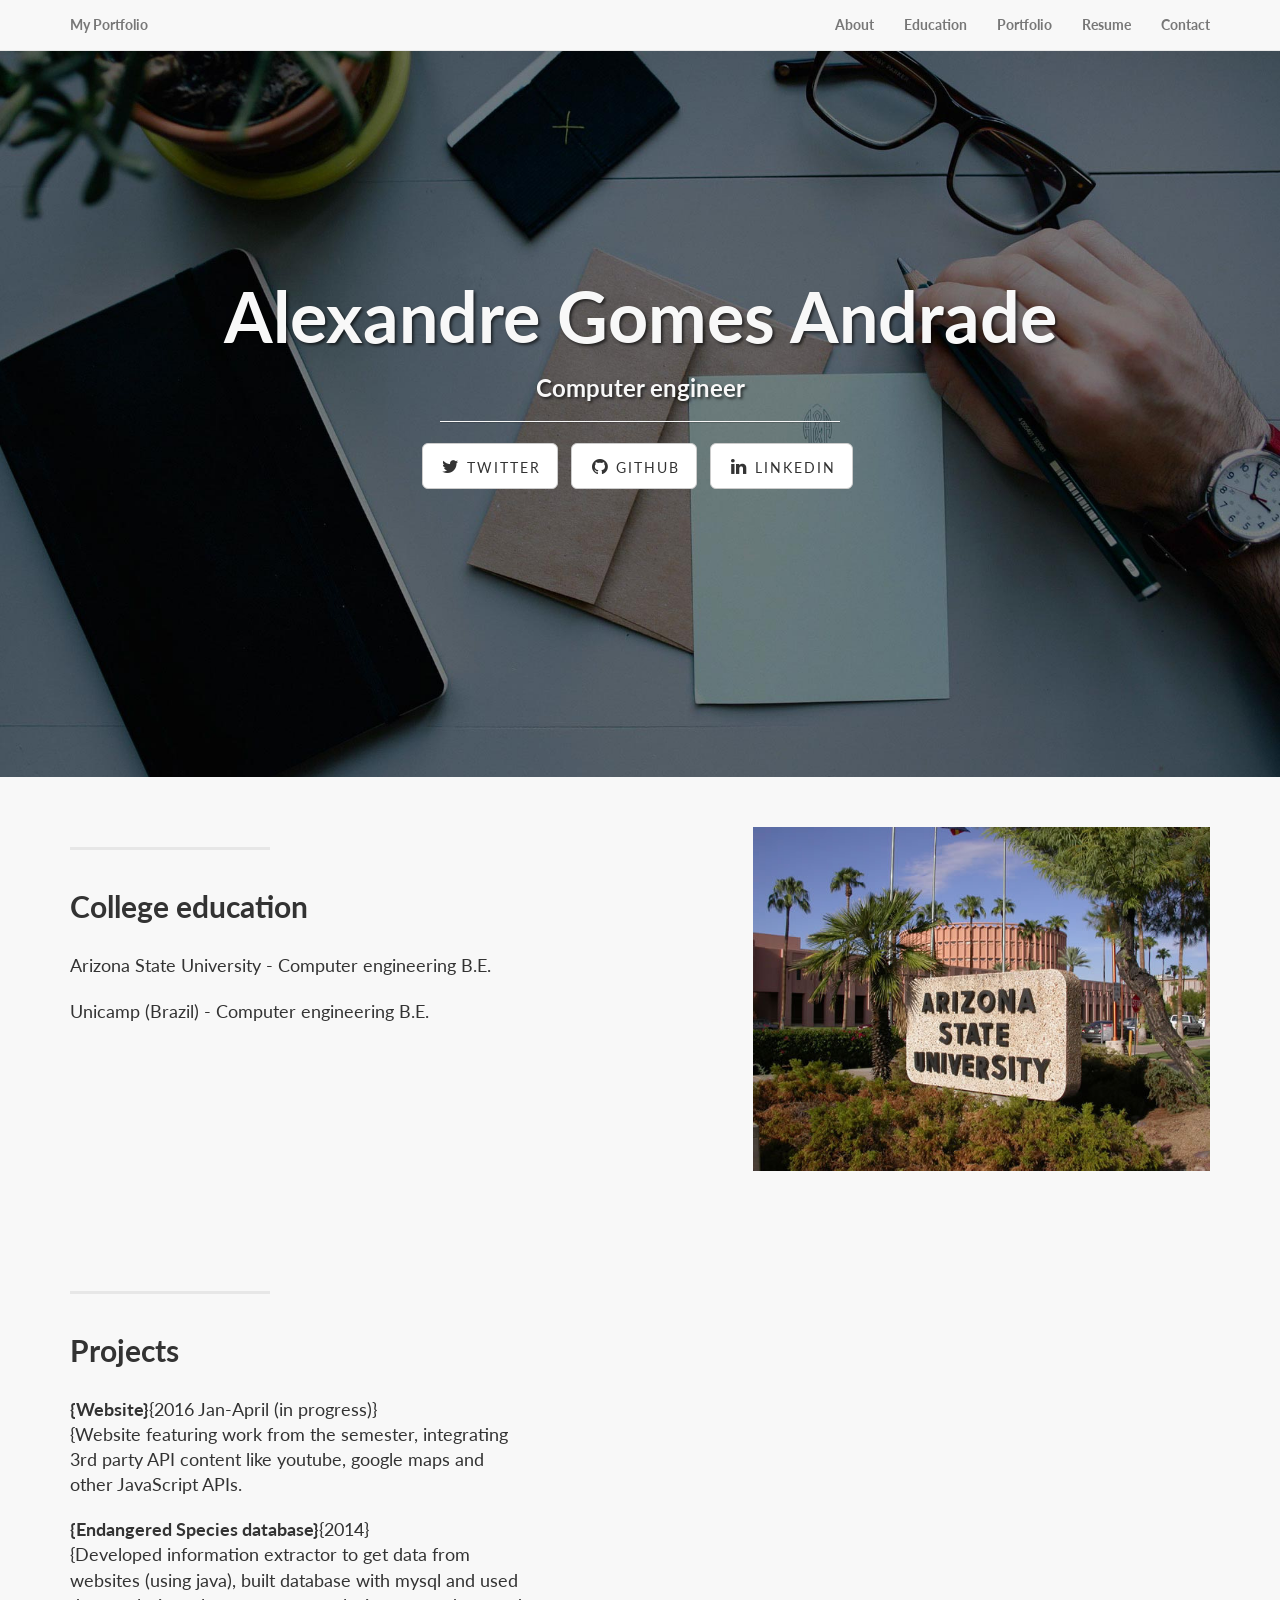
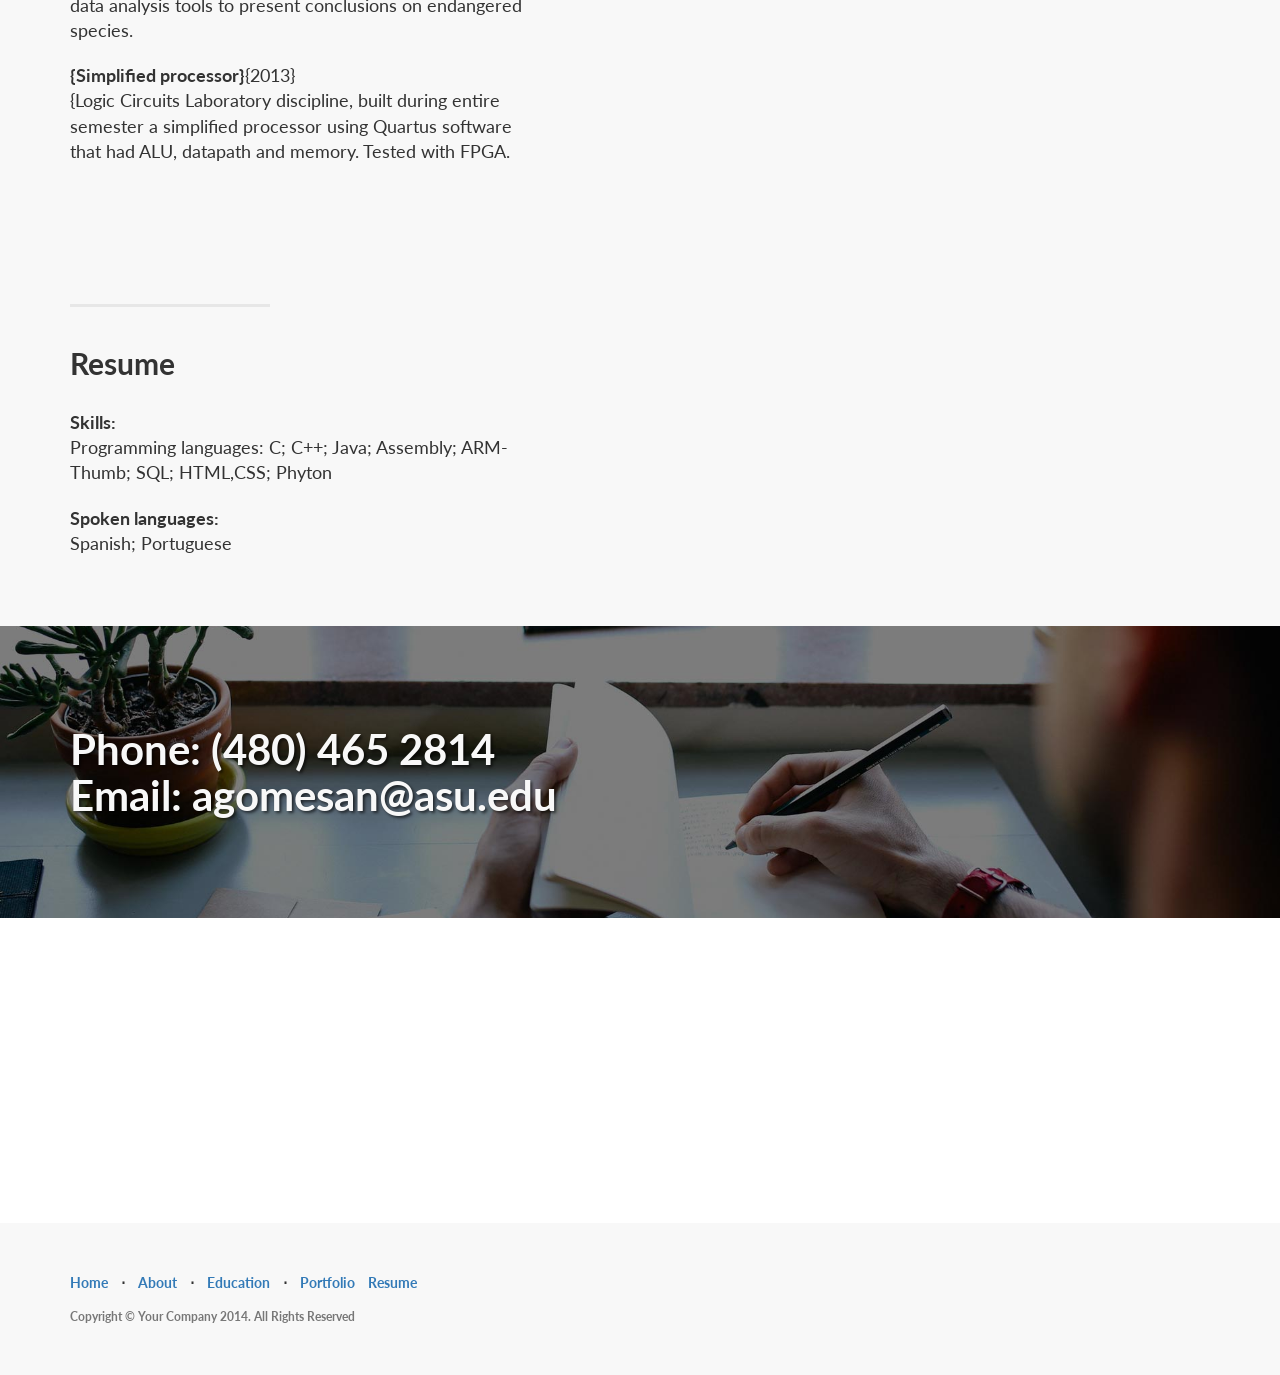
==== Assignment5/startbootstrap-landing-page-1.0.5/index.html @ 6e158667 "section placement" ====
<!DOCTYPE html>
<html lang="en">

<head>

    <meta charset="utf-8">
    <meta http-equiv="X-UA-Compatible" content="IE=edge">
    <meta name="viewport" content="width=device-width, initial-scale=1">
    <meta name="description" content="">
    <meta name="author" content="">

    <title>Alexandre Gomes Andrade</title>

    <!-- Bootstrap Core CSS -->
    <link href="css/bootstrap.min.css" rel="stylesheet">

    <!-- Custom CSS -->
    <link href="css/landing-page.css" rel="stylesheet">

    <!-- Custom Fonts -->
    <link href="font-awesome/css/font-awesome.min.css" rel="stylesheet" type="text/css">
    <link href="http://fonts.googleapis.com/css?family=Lato:300,400,700,300italic,400italic,700italic" rel="stylesheet" type="text/css">

    <!-- HTML5 Shim and Respond.js IE8 support of HTML5 elements and media queries -->
    <!-- WARNING: Respond.js doesn't work if you view the page via file:// -->
    <!--[if lt IE 9]>
        <script src="https://oss.maxcdn.com/libs/html5shiv/3.7.0/html5shiv.js"></script>
        <script src="https://oss.maxcdn.com/libs/respond.js/1.4.2/respond.min.js"></script>
    <![endif]-->

</head>

<body>

    <!-- Navigation -->
    <nav class="navbar navbar-default navbar-fixed-top topnav" role="navigation">
        <div class="container topnav">
            <!-- Brand and toggle get grouped for better mobile display -->
            <div class="navbar-header">
                <button type="button" class="navbar-toggle" data-toggle="collapse" data-target="#bs-example-navbar-collapse-1">
                    <span class="sr-only">Toggle navigation</span>
                    <span class="icon-bar"></span>
                    <span class="icon-bar"></span>
                    <span class="icon-bar"></span>
                </button>
                <a class="navbar-brand topnav" href="#">My Portfolio</a>
            </div>
            <!-- Collect the nav links, forms, and other content for toggling -->
            <div class="collapse navbar-collapse" id="bs-example-navbar-collapse-1">
                <ul class="nav navbar-nav navbar-right">
                    <li>
                        <a href="#about">About</a>
                    </li>
                    <li>
                        <a href="#education">Education</a>
                    </li>
					<li>
                        <a href="#portfolio">Portfolio</a>
                    </li>
					<li>
                        <a href="#resume">Resume</a>
                    </li>
                    <li>
                        <a href="#contact">Contact</a>
                    </li>
                </ul>
            </div>
            <!-- /.navbar-collapse -->
        </div>
        <!-- /.container -->
    </nav>


    <!-- Header -->
    <a name="about"></a>
    <div class="intro-header">
        <div class="container">

            <div class="row">
                <div class="col-lg-12">
                    <div class="intro-message">
                        <h1>Alexandre Gomes Andrade</h1>
                        <h3>Computer engineer</h3>
                        <hr class="intro-divider">
                        <ul class="list-inline intro-social-buttons">
                            <li>
                                <a href="https://twitter.com/alexsantizta" class="btn btn-default btn-lg"><i class="fa fa-twitter fa-fw"></i> <span class="network-name">Twitter</span></a>
                            </li>
                            <li>
                                <a href="https://github.com/aleandrade" class="btn btn-default btn-lg"><i class="fa fa-github fa-fw"></i> <span class="network-name">Github</span></a>
                            </li>
                            <li>
                                <a href="https://www.linkedin.com/in/alexandre-andrade-10b49533?trk=nav_responsive_tab_profile_pic" class="btn btn-default btn-lg"><i class="fa fa-linkedin fa-fw"></i> <span class="network-name">Linkedin</span></a>
                            </li>
                        </ul>
                    </div>
                </div>
            </div>

        </div>
        <!-- /.container -->

    </div>
    <!-- /.intro-header -->

    <!-- Page Content -->

	<a  name="education"></a>
    <div class="content-section-a">

        <div class="container">
            <div class="row">
                <div class="col-lg-5 col-sm-6">
                    <hr class="section-heading-spacer">
                    <div class="clearfix"></div>
                    <h2 class="section-heading">College education</h2>
                    <p class="lead">Arizona State University - Computer engineering B.E.</p>
					<p class="lead">Unicamp (Brazil) - Computer engineering B.E.</p>
                </div>
                <div class="col-lg-5 col-lg-offset-2 col-sm-6">
                    <img class="img-responsive" src="img/ASU.jpg" alt="">
                </div>
            </div>

        </div>
        <!-- /.container -->

    </div>
    <!-- /.content-section-a -->
	
	<a  name="portfolio"></a>
    <div class="content-section-a">

        <div class="container">
            <div class="row">
                <div class="col-lg-5 col-sm-6">
                    <hr class="section-heading-spacer">
                    <div class="clearfix"></div>
                    <h2 class="section-heading">Projects</h2>
                    <p class="lead"><b>{Website}</b>{2016 Jan-April (in progress)}</br>{Website featuring work from the semester, integrating 3rd party API content like youtube, google maps and other JavaScript
APIs.</p>
					<p class="lead"><b>{Endangered Species database}</b>{2014}</br>{Developed information extractor to get data from websites (using java), built database with mysql and used data analysis tools to present conclusions on endangered species.</p>
					<p class="lead"><b>{Simplified processor}</b>{2013}</br>{Logic Circuits Laboratory discipline, built during entire semester a simplified processor using Quartus software that had ALU, datapath and memory. Tested with FPGA.</p>
                </div>
            </div>

        </div>
        <!-- /.container -->

    </div>
    <!-- /.content-section-a -->
	
	<a  name="resume"></a>
    <div class="content-section-a">

        <div class="container">
            <div class="row">
                <div class="col-lg-5 col-sm-6">
                    <hr class="section-heading-spacer">
                    <div class="clearfix"></div>
                    <h2 class="section-heading">Resume</h2>
                    <p class="lead"><b>Skills:</b></br> Programming languages: C; C++; Java; Assembly; ARM-Thumb; SQL; HTML,CSS; Phyton </p>
					<p class="lead"><b>Spoken languages:</b></br>Spanish; Portuguese</p>
                </div>
            </div>

        </div>
        <!-- /.container -->

    </div>
    <!-- /.content-section-a -->
	
	<a  name="contact"></a>
    <div class="banner">

        <div class="container">

            <div class="row">
                <div class="col-lg-6">
                    <h2>Phone: (480) 465 2814</br></h2>
					<h2>Email: agomesan@asu.edu</h2>
                </div>
            </div>
			
        </div>
        <!-- /.container -->

    </div>
    <!-- /.banner -->
	
	<iframe src="https://docs.google.com/forms/d/1aXtgxidDnE5WFLbT2uXYXnfHRuycADFdTCbgA0BPOuE/viewform?embedded=true" width="500" height="300" frameborder="0" marginheight="0" marginwidth="0">Loading…</iframe>

	
    <!-- Footer -->
    <footer>
        <div class="container">
            <div class="row">
                <div class="col-lg-12">
                    <ul class="list-inline">
                        <li>
                            <a href="#">Home</a>
                        </li>
                        <li class="footer-menu-divider">&sdot;</li>
                        <li>
                            <a href="#about">About</a>
                        </li>
                        <li class="footer-menu-divider">&sdot;</li>
                        <li>
                            <a href="#education">Education</a>
                        </li>
                        <li class="footer-menu-divider">&sdot;</li>
                        <li>
                            <a href="#portfolio">Portfolio</a>
                        </li>
						<li>
                            <a href="#resume">Resume</a>
                        </li>
                    </ul>
                    <p class="copyright text-muted small">Copyright &copy; Your Company 2014. All Rights Reserved</p>
                </div>
            </div>
        </div>
    </footer>

    <!-- jQuery -->
    <script src="js/jquery.js"></script>

    <!-- Bootstrap Core JavaScript -->
    <script src="js/bootstrap.min.js"></script>
</body>

</html>
---- Assignment5/startbootstrap-landing-page-1.0.5/css/landing-page.css ----
/*!
 * Start Bootstrap - Landing Page Bootstrap Theme (http://startbootstrap.com)
 * Code licensed under the Apache License v2.0.
 * For details, see http://www.apache.org/licenses/LICENSE-2.0.
 */

body,
html {
    width: 100%;
    height: 100%;
}

body,
h1,
h2,
h3,
h4,
h5,
h6 {
    font-family: "Lato","Helvetica Neue",Helvetica,Arial,sans-serif;
    font-weight: 700;
}

.topnav {
    font-size: 14px; 
}

.lead {
    font-size: 18px;
    font-weight: 400;
}

.intro-header {
    padding-top: 50px; /* If you're making other pages, make sure there is 50px of padding to make sure the navbar doesn't overlap content! */
    padding-bottom: 50px;
    text-align: center;
    color: #f8f8f8;
    background: url(../img/intro-bg.jpg) no-repeat center center;
    background-size: cover;
}

.intro-message {
    position: relative;
    padding-top: 20%;
    padding-bottom: 20%;
}

.intro-message > h1 {
    margin: 0;
    text-shadow: 2px 2px 3px rgba(0,0,0,0.6);
    font-size: 5em;
}

.intro-divider {
    width: 400px;
    border-top: 1px solid #f8f8f8;
    border-bottom: 1px solid rgba(0,0,0,0.2);
}

.intro-message > h3 {
    text-shadow: 2px 2px 3px rgba(0,0,0,0.6);
}

@media(max-width:767px) {
    .intro-message {
        padding-bottom: 15%;
    }

    .intro-message > h1 {
        font-size: 3em;
    }

    ul.intro-social-buttons > li {
        display: block;
        margin-bottom: 20px;
        padding: 0;
    }

    ul.intro-social-buttons > li:last-child {
        margin-bottom: 0;
    }

    .intro-divider {
        width: 100%;
    }
}

.network-name {
    text-transform: uppercase;
    font-size: 14px;
    font-weight: 400;
    letter-spacing: 2px;
}

.content-section-a {
    padding: 50px 0;
    background-color: #f8f8f8;
}

.content-section-b {
    padding: 50px 0;
    border-top: 1px solid #e7e7e7;
    border-bottom: 1px solid #e7e7e7;
}

.section-heading {
    margin-bottom: 30px;
}

.section-heading-spacer {
    float: left;
    width: 200px;
    border-top: 3px solid #e7e7e7;
}

.banner {
    padding: 100px 0;
    color: #f8f8f8;
    background: url(../img/banner-bg.jpg) no-repeat center center;
    background-size: cover;
}

.banner h2 {
    margin: 0;
    text-shadow: 2px 2px 3px rgba(0,0,0,0.6);
    font-size: 3em;
}

.banner ul {
    margin-bottom: 0;
}

.banner-social-buttons {
    float: right;
    margin-top: 0;
}

@media(max-width:1199px) {
    ul.banner-social-buttons {
        float: left;
        margin-top: 15px;
    }
}

@media(max-width:767px) {
    .banner h2 {
        margin: 0;
        text-shadow: 2px 2px 3px rgba(0,0,0,0.6);
        font-size: 3em;
    }

    ul.banner-social-buttons > li {
        display: block;
        margin-bottom: 20px;
        padding: 0;
    }

    ul.banner-social-buttons > li:last-child {
        margin-bottom: 0;
    }
}

footer {
    padding: 50px 0;
    background-color: #f8f8f8;
}

p.copyright {
    margin: 15px 0 0;
}
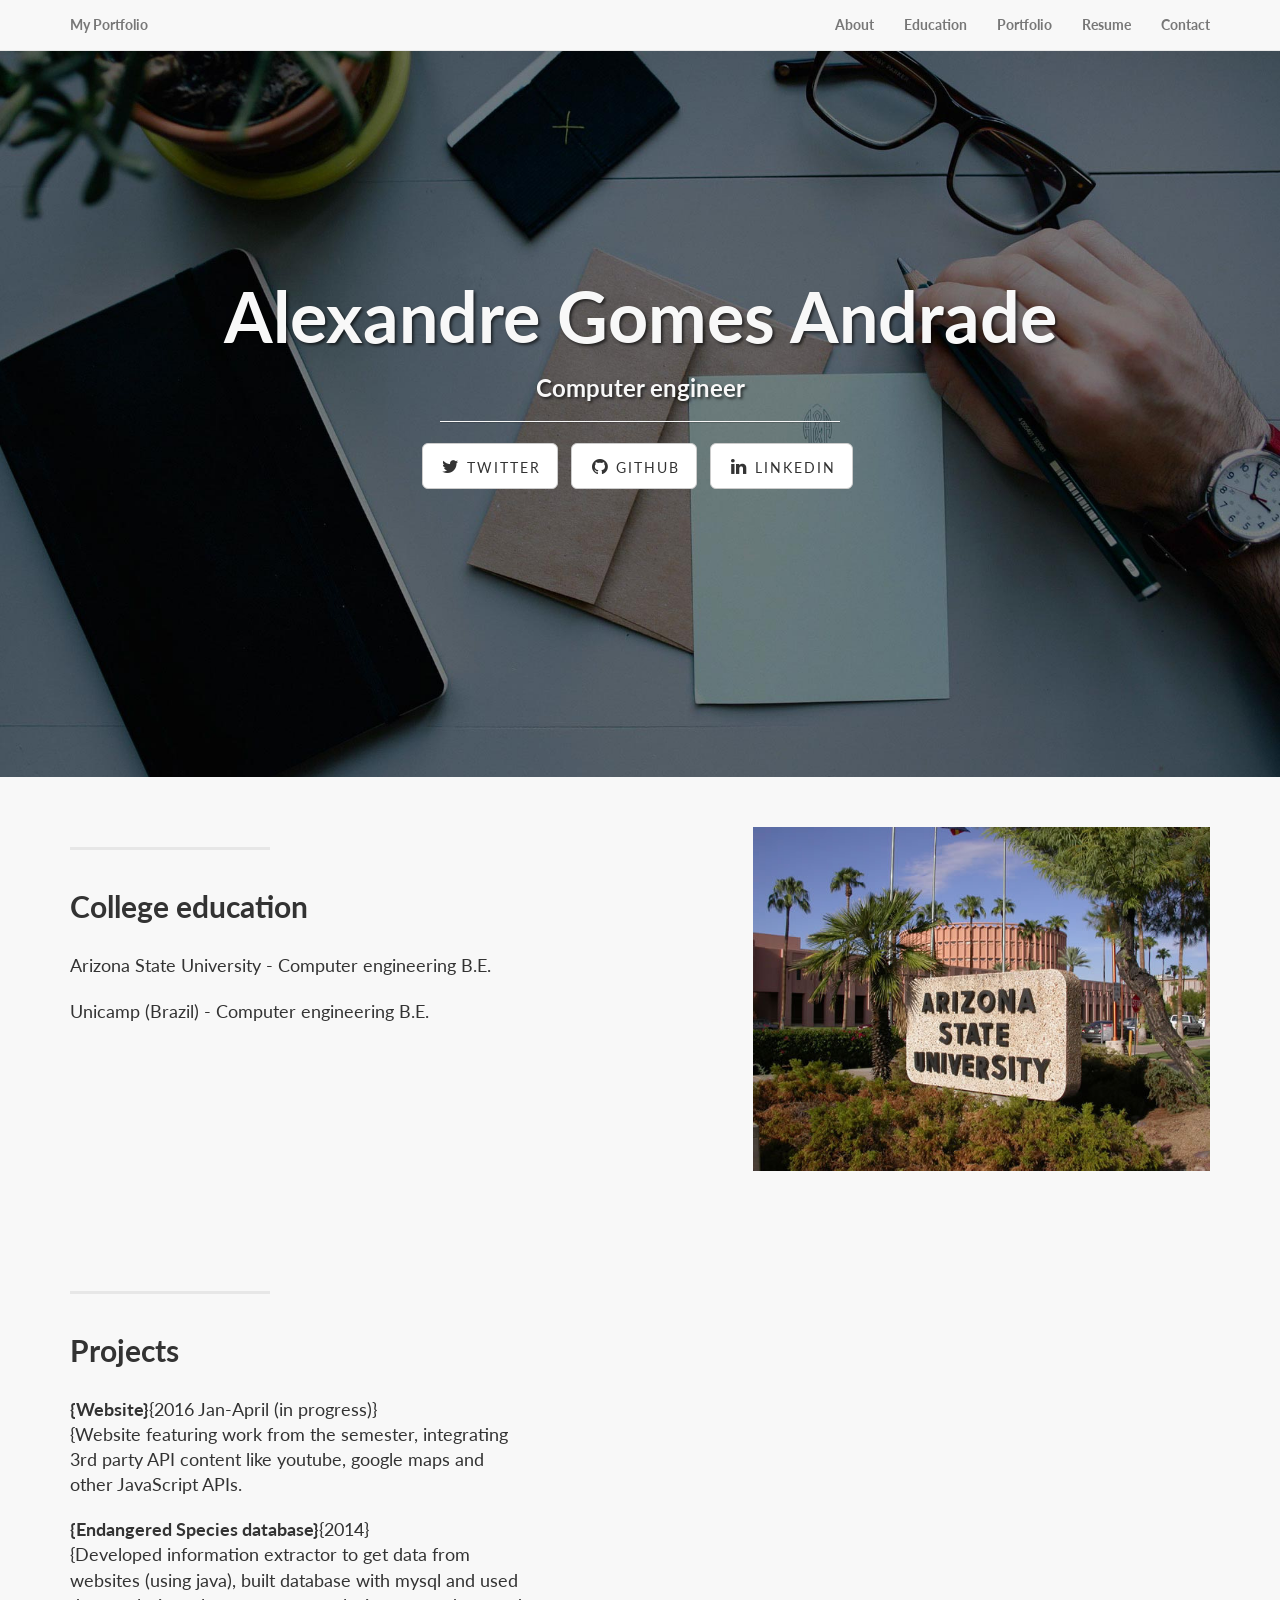
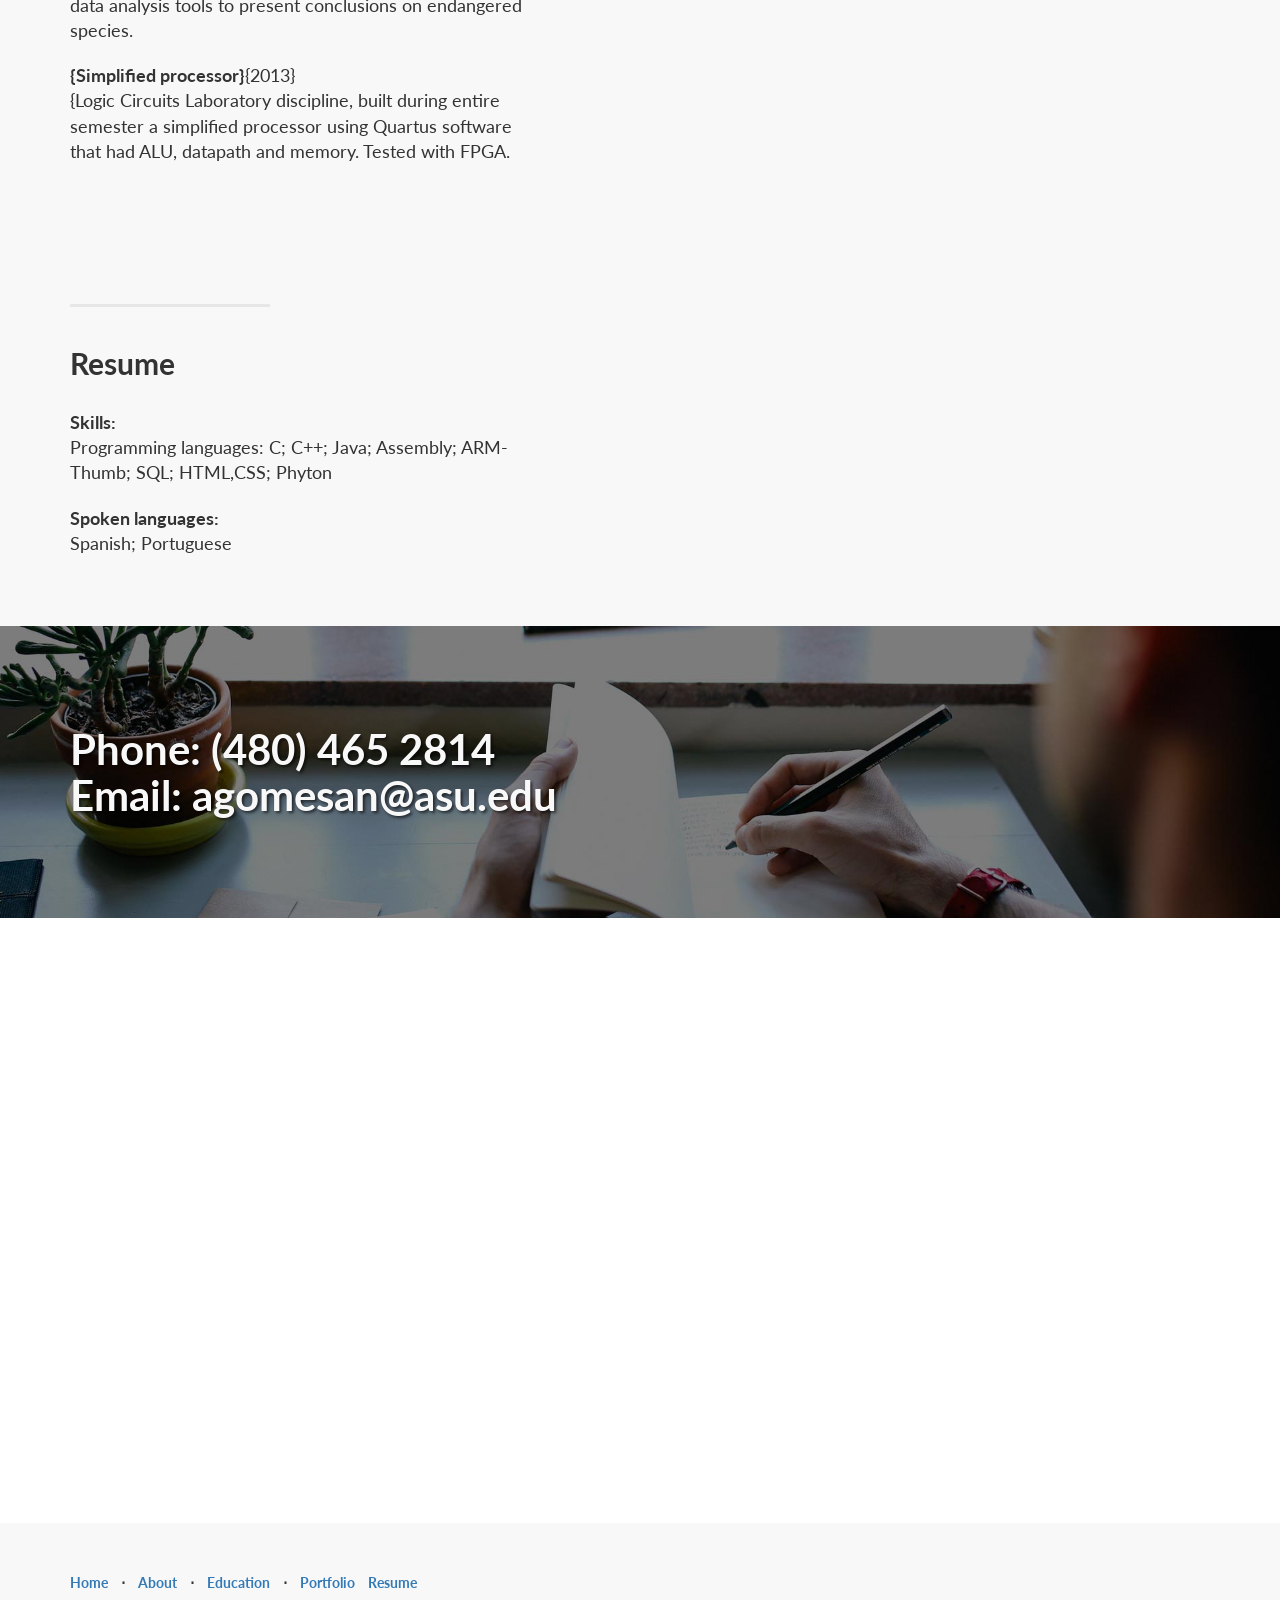
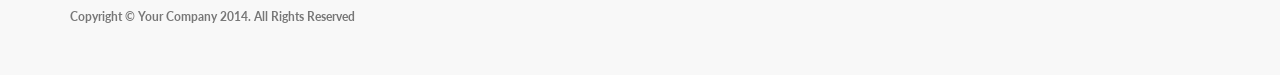
==== commit 6b1c9e90: "Form size" ====
--- a/Assignment5/startbootstrap-landing-page-1.0.5/index.html
+++ b/Assignment5/startbootstrap-landing-page-1.0.5/index.html
@@ -188,7 +188,7 @@
     </div>
     <!-- /.banner -->
 	
-	<iframe src="https://docs.google.com/forms/d/1aXtgxidDnE5WFLbT2uXYXnfHRuycADFdTCbgA0BPOuE/viewform?embedded=true" width="500" height="300" frameborder="0" marginheight="0" marginwidth="0">Loading…</iframe>
+	<iframe src="https://docs.google.com/forms/d/1aXtgxidDnE5WFLbT2uXYXnfHRuycADFdTCbgA0BPOuE/viewform?embedded=true" width="800" height="600" frameborder="0" marginheight="0" marginwidth="0">Loading…</iframe>
 
 	
     <!-- Footer -->
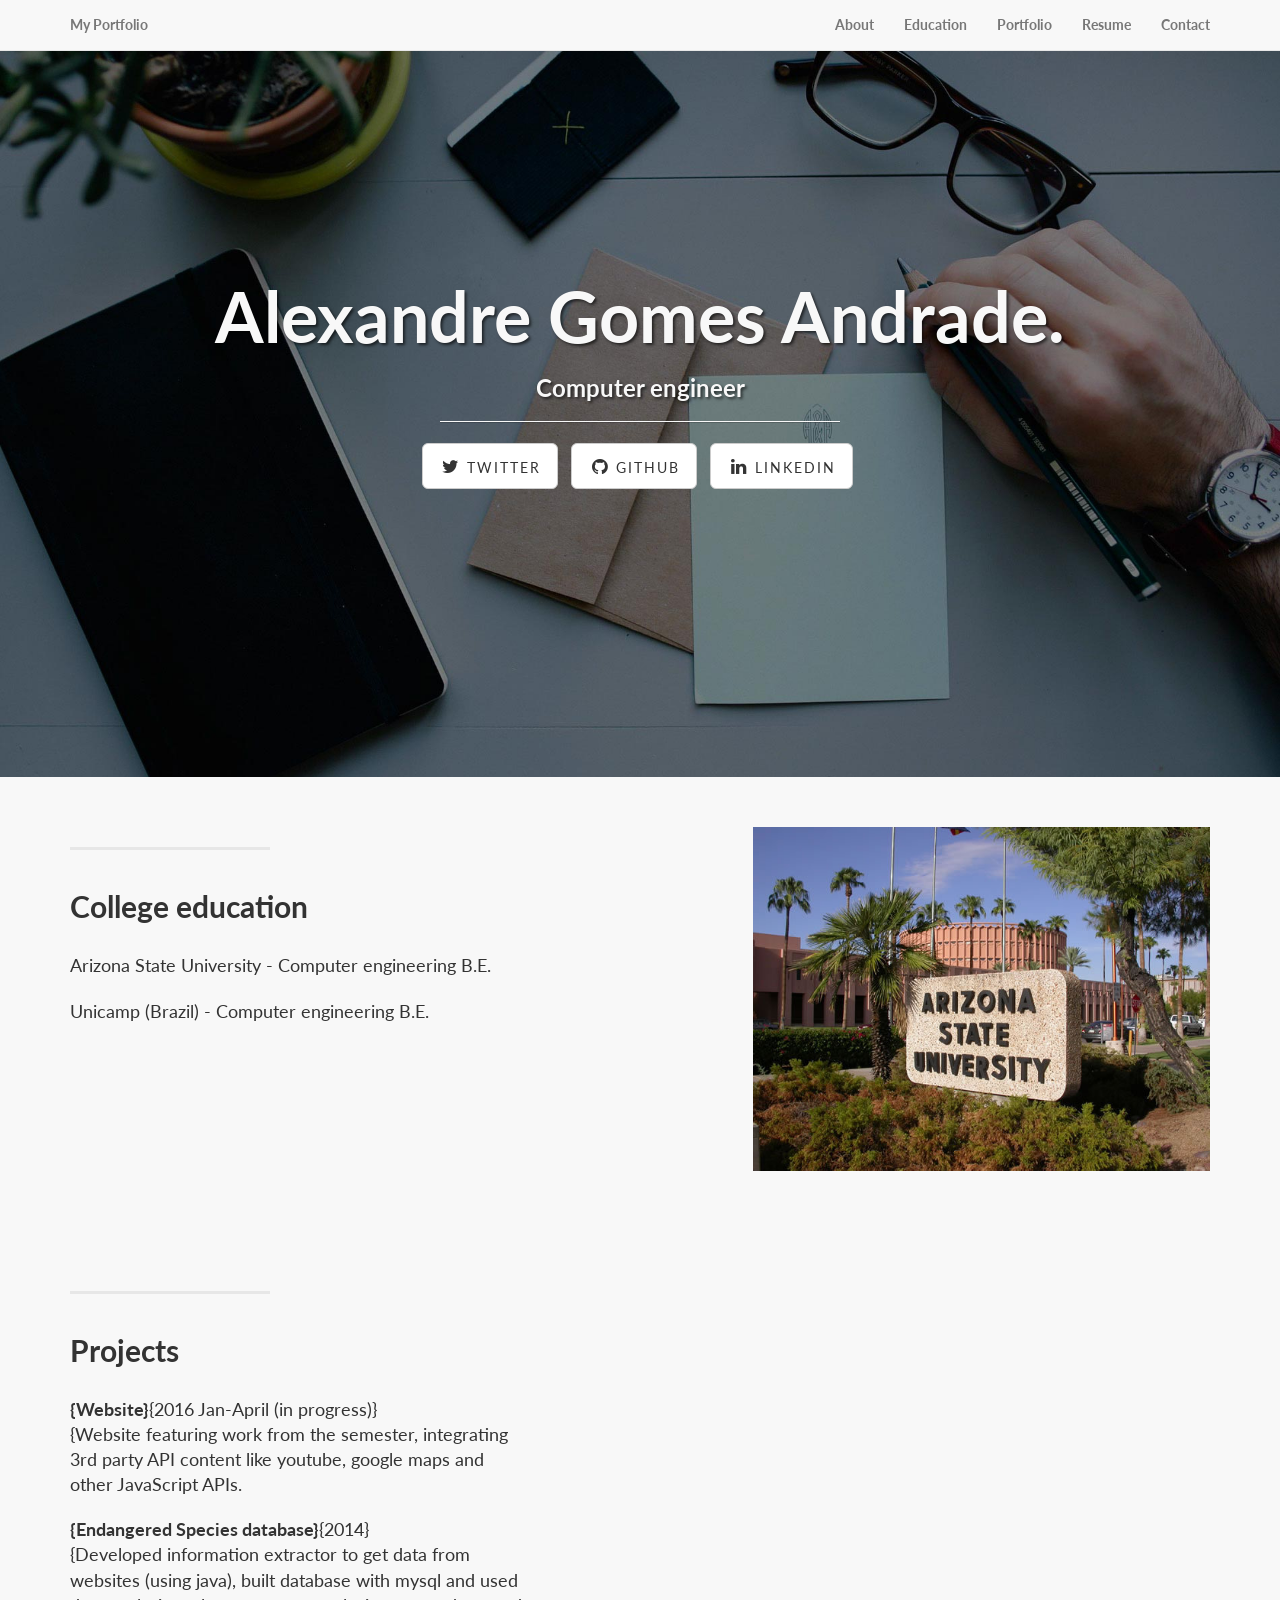
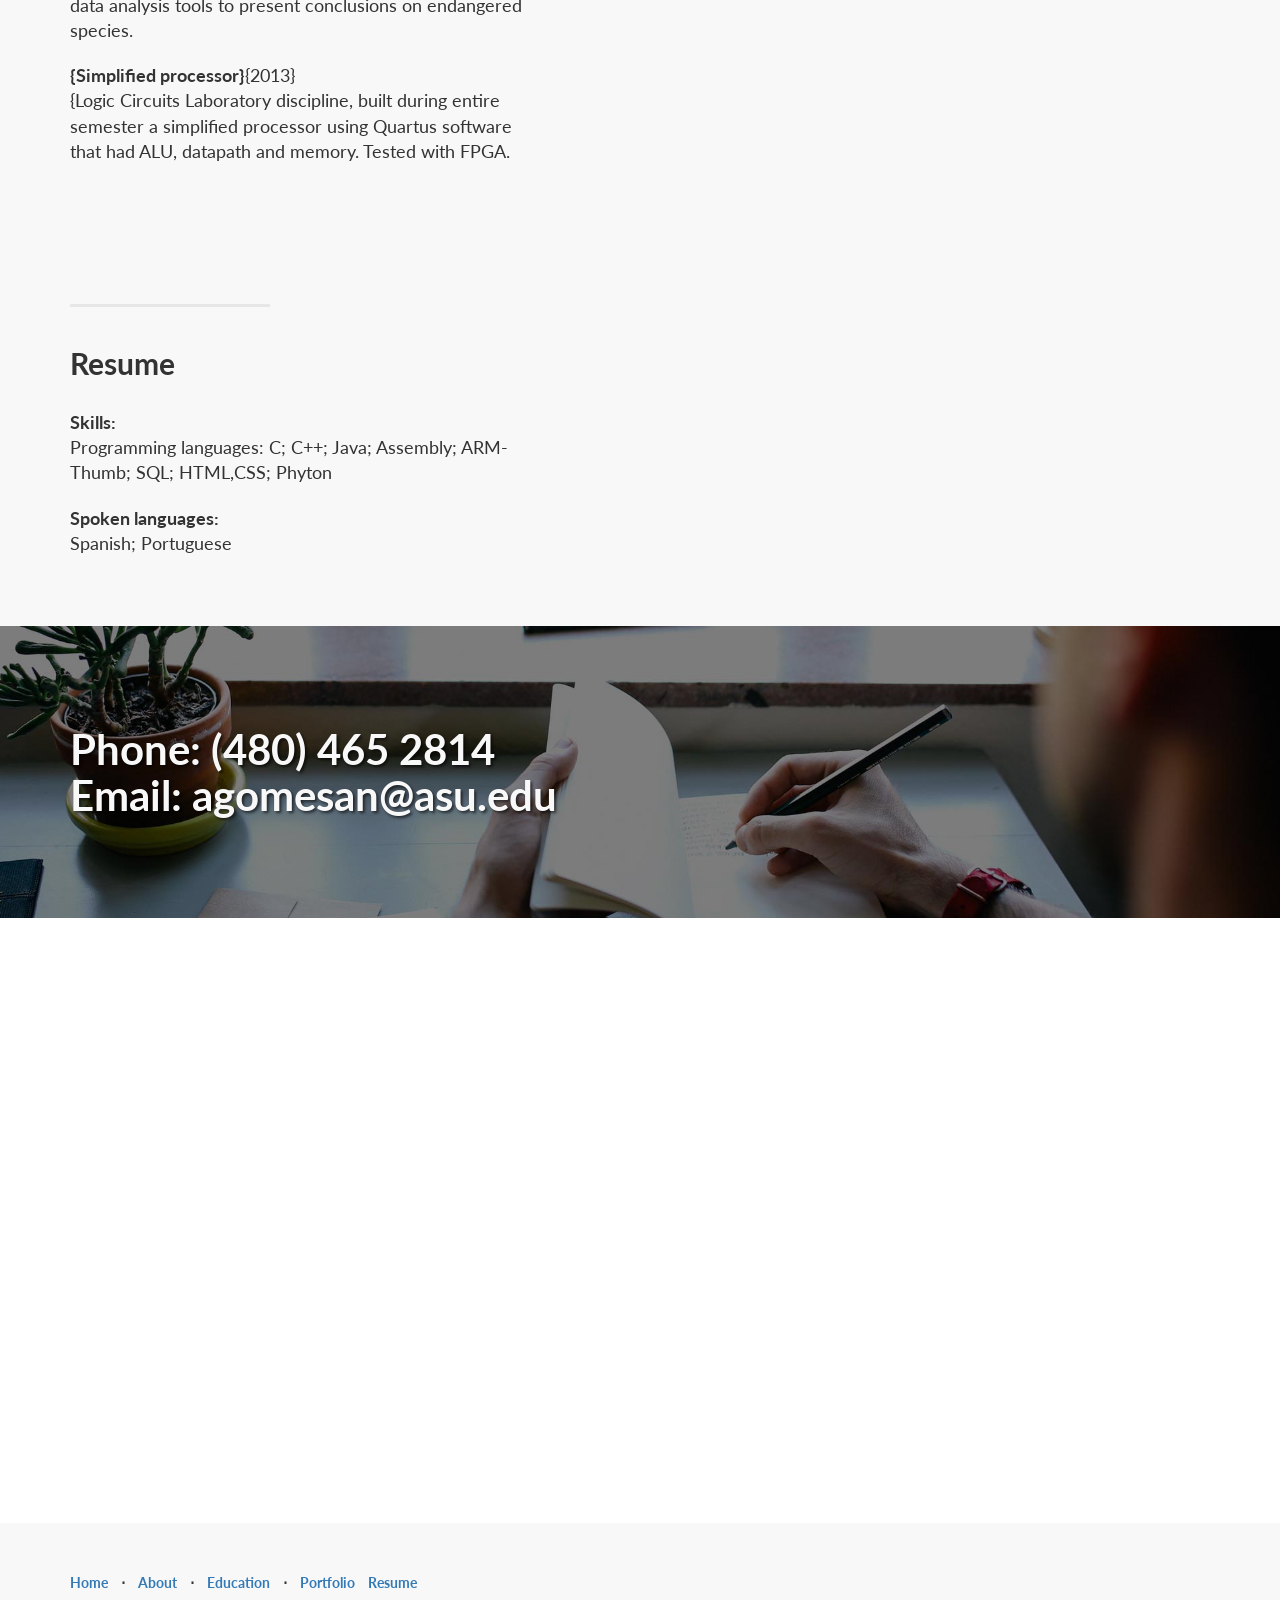
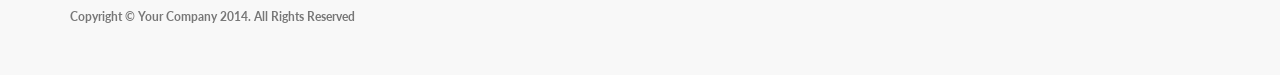
==== commit 3598730e: "corrections" ====
--- a/Assignment5/startbootstrap-landing-page-1.0.5/index.html
+++ b/Assignment5/startbootstrap-landing-page-1.0.5/index.html
@@ -9,7 +9,7 @@
     <meta name="description" content="">
     <meta name="author" content="">
 
-    <title>Alexandre Gomes Andrade</title>
+    <title>Alexandre Gomes Andrade.</title>
 
     <!-- Bootstrap Core CSS -->
     <link href="css/bootstrap.min.css" rel="stylesheet">
@@ -27,10 +27,16 @@
         <script src="https://oss.maxcdn.com/libs/html5shiv/3.7.0/html5shiv.js"></script>
         <script src="https://oss.maxcdn.com/libs/respond.js/1.4.2/respond.min.js"></script>
     <![endif]-->
+	
+	<script>
+	function start(){
+	new WOW().init();
+	}
+	</script>
 
 </head>
 
-<body>
+<body onload='start()'>
 
     <!-- Navigation -->
     <nav class="navbar navbar-default navbar-fixed-top topnav" role="navigation">
@@ -79,7 +85,7 @@
             <div class="row">
                 <div class="col-lg-12">
                     <div class="intro-message">
-                        <h1>Alexandre Gomes Andrade</h1>
+                        <h1>Alexandre Gomes Andrade.</h1>
                         <h3>Computer engineer</h3>
                         <hr class="intro-divider">
                         <ul class="list-inline intro-social-buttons">
@@ -117,7 +123,7 @@
                     <p class="lead">Arizona State University - Computer engineering B.E.</p>
 					<p class="lead">Unicamp (Brazil) - Computer engineering B.E.</p>
                 </div>
-                <div class="col-lg-5 col-lg-offset-2 col-sm-6">
+                <div class="col-lg-5 col-lg-offset-2 col-sm-6 wow slideInLeft" data-wow-duration="2s" data-wow-delay="5s">
                     <img class="img-responsive" src="img/ASU.jpg" alt="">
                 </div>
             </div>
@@ -171,7 +177,7 @@
     <!-- /.content-section-a -->
 	
 	<a  name="contact"></a>
-    <div class="banner">
+    <div class="banner wow bounce">
 
         <div class="container">
 
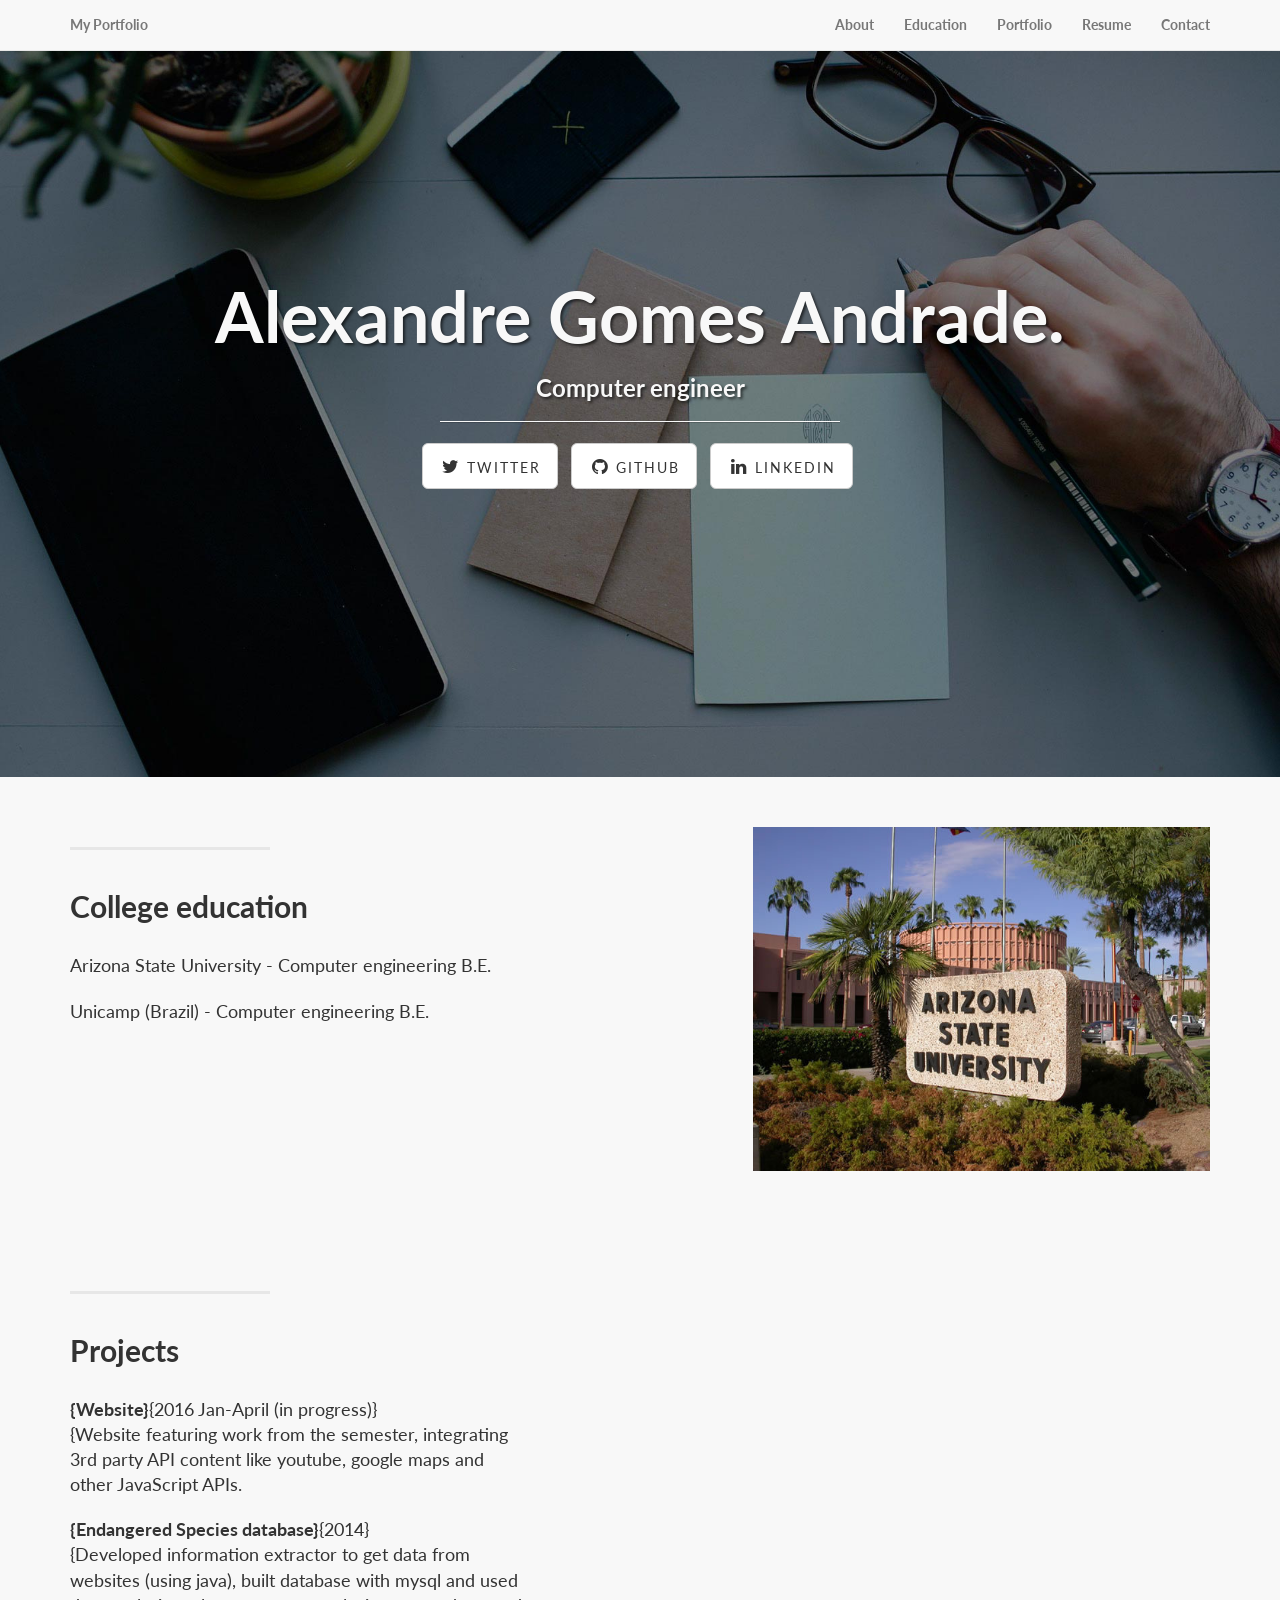
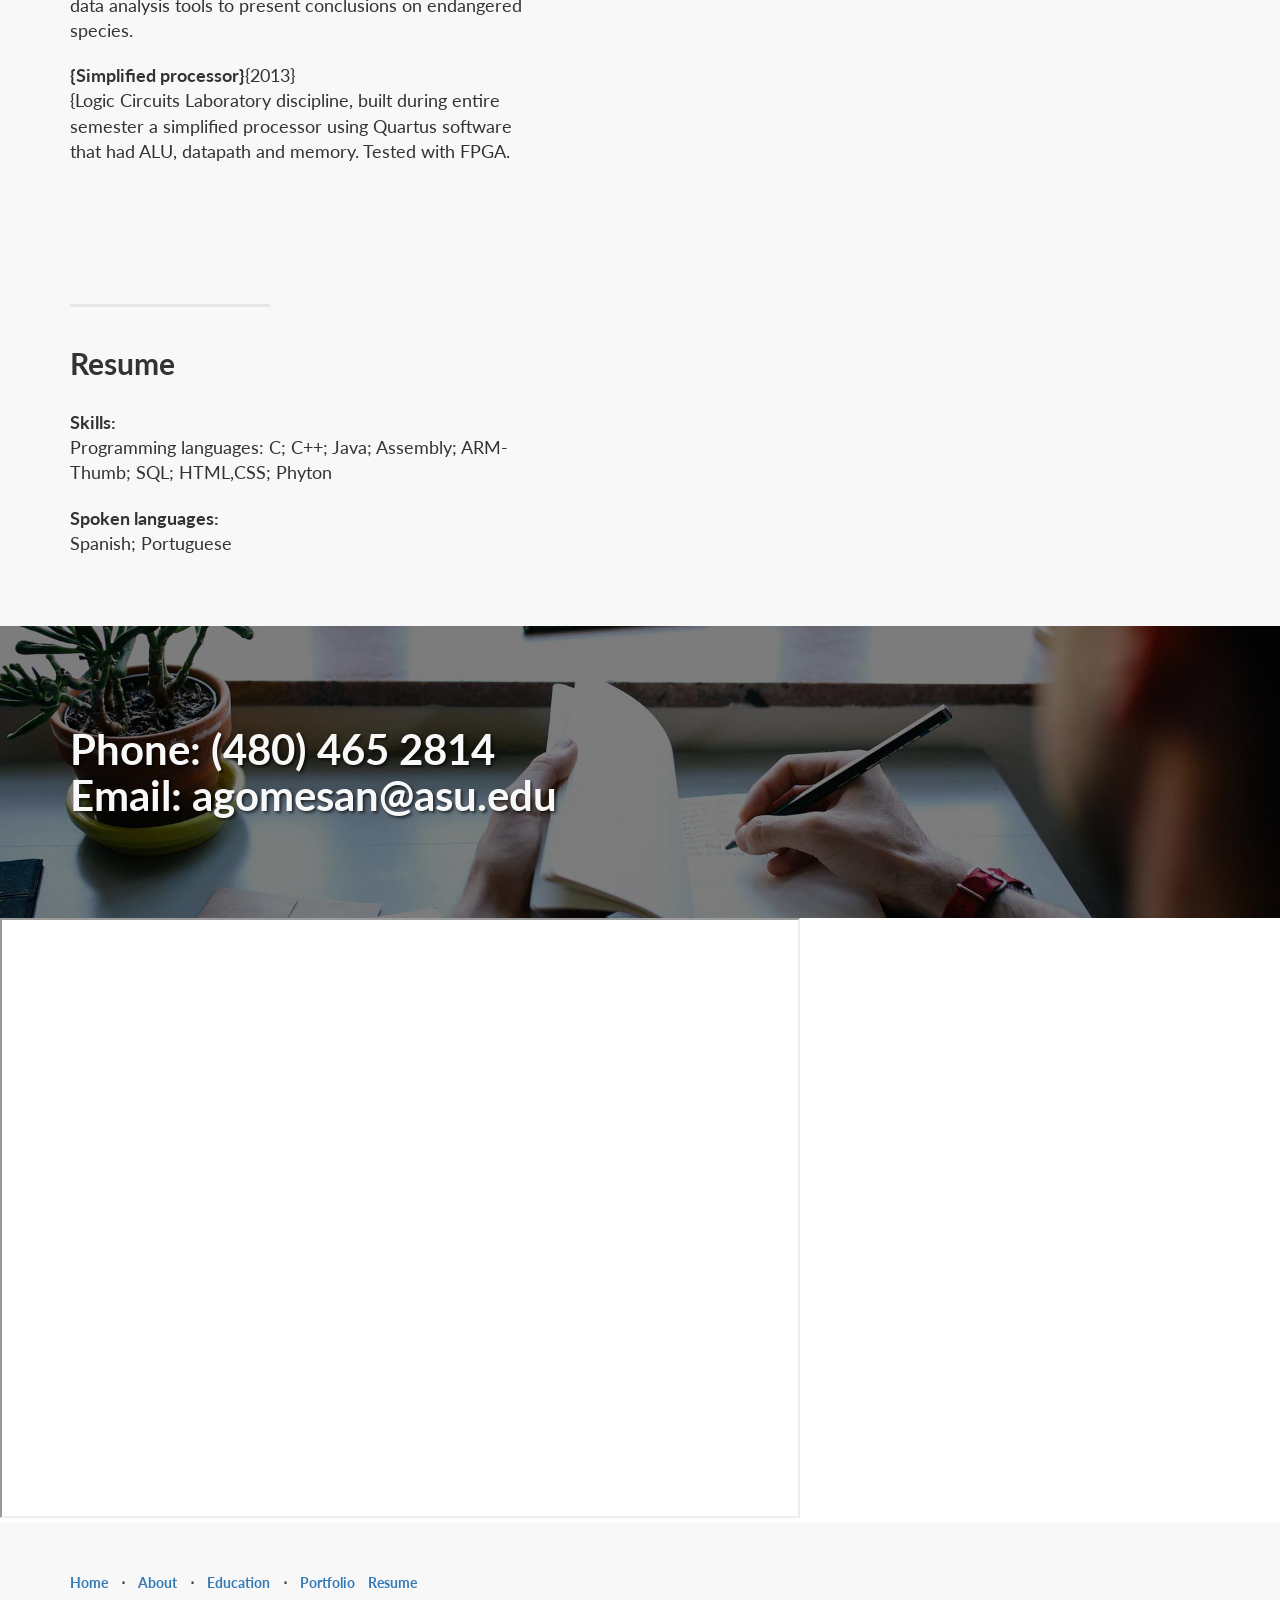
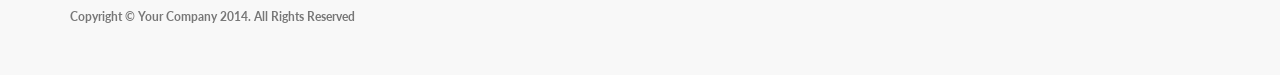
==== commit e4281bb0: "Form placement" ====
--- a/Assignment5/startbootstrap-landing-page-1.0.5/index.html
+++ b/Assignment5/startbootstrap-landing-page-1.0.5/index.html
@@ -30,8 +30,7 @@
 	
 	<script>
 	function start(){
-	new WOW().init();
-	}
+		new WOW().init();}
 	</script>
 
 </head>
@@ -123,7 +122,7 @@
                     <p class="lead">Arizona State University - Computer engineering B.E.</p>
 					<p class="lead">Unicamp (Brazil) - Computer engineering B.E.</p>
                 </div>
-                <div class="col-lg-5 col-lg-offset-2 col-sm-6 wow slideInLeft" data-wow-duration="2s" data-wow-delay="5s">
+                <div class="col-lg-5 col-lg-offset-2 col-sm-6 wow slideInLeft">
                     <img class="img-responsive" src="img/ASU.jpg" alt="">
                 </div>
             </div>
@@ -194,7 +193,7 @@
     </div>
     <!-- /.banner -->
 	
-	<iframe src="https://docs.google.com/forms/d/1aXtgxidDnE5WFLbT2uXYXnfHRuycADFdTCbgA0BPOuE/viewform?embedded=true" width="800" height="600" frameborder="0" marginheight="0" marginwidth="0">Loading…</iframe>
+	<iframe src="https://docs.google.com/forms/d/1aXtgxidDnE5WFLbT2uXYXnfHRuycADFdTCbgA0BPOuE/viewform?embedded=true" width="800" height="600" frameborder="200" marginheight="0" marginwidth="200">Loading…</iframe>
 
 	
     <!-- Footer -->
